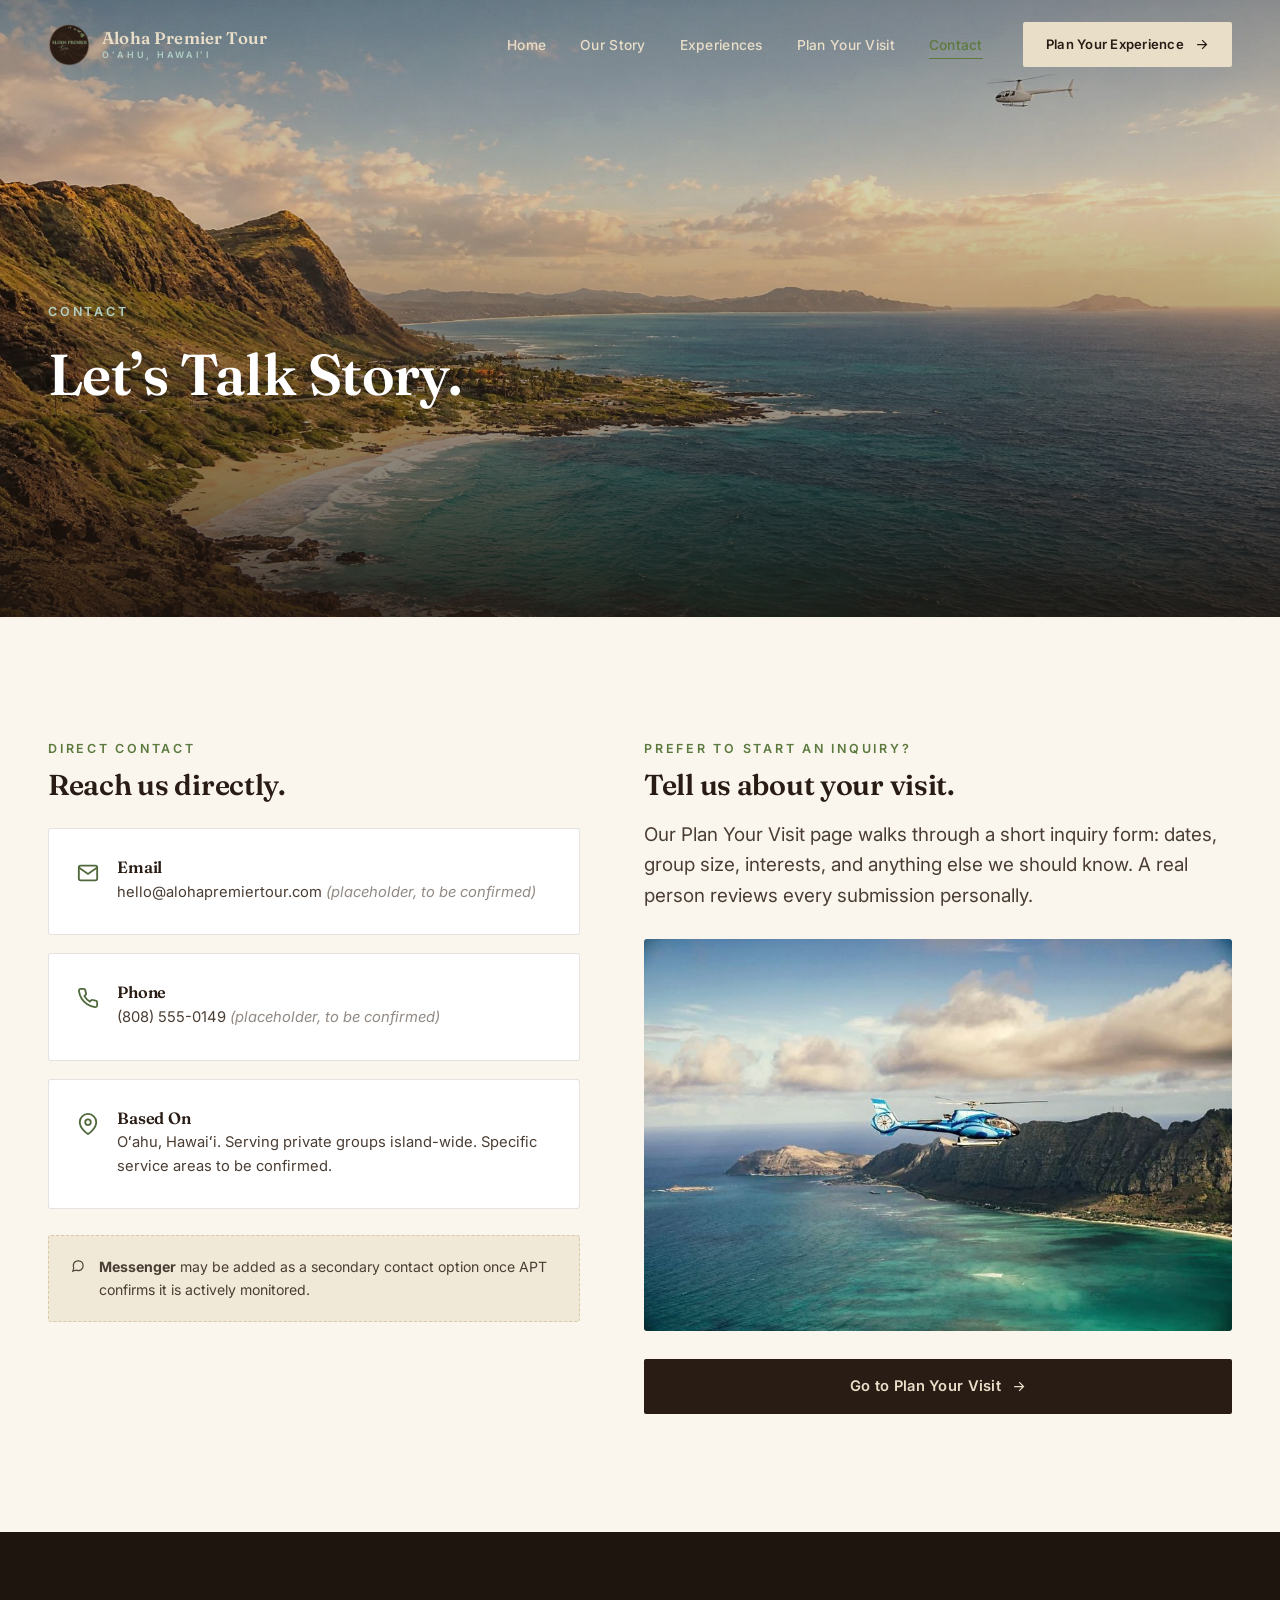
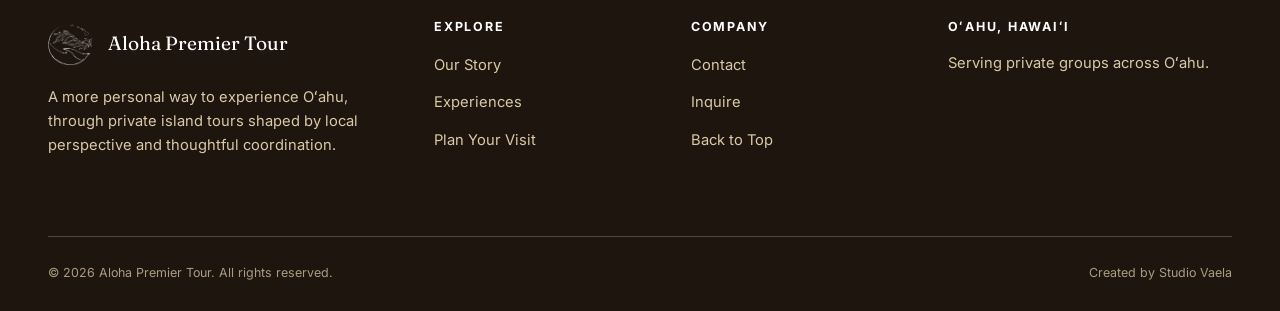
==== contact.html @ 642cfa91 "Initial site build: Aloha Premier Tour editorial concept site Five-page static site (Home, Our Story" ====
<!DOCTYPE html>
<html lang="en">
<head>
<meta charset="UTF-8">
<meta name="viewport" content="width=device-width, initial-scale=1.0">
<title>Contact | Aloha Premier Tour</title>
<meta name="description" content="Get in touch with Aloha Premier Tour about private Oʻahu island experiences.">
<link rel="icon" href="assets/img/logo/logo-primary.png">
<link rel="preconnect" href="https://fonts.googleapis.com">
<link rel="preconnect" href="https://fonts.gstatic.com" crossorigin>
<link href="https://fonts.googleapis.com/css2?family=Fraunces:ital,wght@0,400;0,500;0,600;1,500&family=Inter:wght@400;500;600;700&display=swap" rel="stylesheet">
<link rel="stylesheet" href="assets/css/style.css">
</head>
<body class="on-dark-hero">

<header class="site-header">
  <div class="container">
    <a href="index.html" class="brand">
      <img src="assets/img/logo/logo-primary.png" alt="Aloha Premier Tour">
      <span class="brand-word">Aloha Premier Tour<small>O&#699;AHU, HAWAI&#699;I</small></span>
    </a>
    <nav class="main-nav" id="main-nav">
      <ul>
        <li><a href="index.html" data-nav="index.html">Home</a></li>
        <li><a href="our-story.html" data-nav="our-story.html">Our Story</a></li>
        <li><a href="experiences.html" data-nav="experiences.html">Experiences</a></li>
        <li><a href="plan-your-visit.html" data-nav="plan-your-visit.html">Plan Your Visit</a></li>
        <li><a href="contact.html" data-nav="contact.html">Contact</a></li>
      </ul>
      <div class="nav-cta">
        <a href="plan-your-visit.html" class="btn btn-primary">
          Plan Your Experience
          <svg viewBox="0 0 24 24" fill="none" stroke="currentColor" stroke-width="2"><path d="M5 12h14M13 5l7 7-7 7"/></svg>
        </a>
      </div>
    </nav>
    <button class="menu-toggle" id="menu-toggle" aria-label="Toggle menu" aria-expanded="false">
      <span></span><span></span>
    </button>
  </div>
</header>

<section class="page-hero" style="min-height:48vh;">
  <div class="hero-media">
    <img src="assets/img/graded/aerial-makapuu-sunset.jpg" alt="Oʻahu coastline at dusk">
  </div>
  <div class="hero-content">
    <div class="container">
      <span class="eyebrow on-dark">Contact</span>
      <h1>Let&rsquo;s Talk Story.</h1>
    </div>
  </div>
</section>

<section class="bg-offwhite">
  <div class="container">
    <div class="contact-grid">
      <div class="reveal">
        <span class="eyebrow">Direct Contact</span>
        <h2 style="font-size:1.8rem;margin-top:.3em;margin-bottom:28px;">Reach us directly.</h2>

        <div class="contact-card">
          <svg viewBox="0 0 24 24" fill="none" stroke="currentColor" stroke-width="2"><path d="M4 4h16v16H4z" opacity="0"/><path d="M22 6l-10 7L2 6"/><rect x="2" y="4" width="20" height="16" rx="2"/></svg>
          <div>
            <h4>Email</h4>
            <p>hello@alohapremiertour.com <em style="opacity:.6;">(placeholder, to be confirmed)</em></p>
          </div>
        </div>

        <div class="contact-card">
          <svg viewBox="0 0 24 24" fill="none" stroke="currentColor" stroke-width="2"><path d="M22 16.92v3a2 2 0 0 1-2.18 2 19.79 19.79 0 0 1-8.63-3.07 19.5 19.5 0 0 1-6-6 19.79 19.79 0 0 1-3.07-8.67A2 2 0 0 1 4.11 2h3a2 2 0 0 1 2 1.72c.127.96.361 1.903.7 2.81a2 2 0 0 1-.45 2.11L8.09 9.91a16 16 0 0 0 6 6l1.27-1.27a2 2 0 0 1 2.11-.45c.907.339 1.85.573 2.81.7A2 2 0 0 1 22 16.92z"/></svg>
          <div>
            <h4>Phone</h4>
            <p>(808) 555-0149 <em style="opacity:.6;">(placeholder, to be confirmed)</em></p>
          </div>
        </div>

        <div class="contact-card">
          <svg viewBox="0 0 24 24" fill="none" stroke="currentColor" stroke-width="2"><path d="M21 10c0 7-9 13-9 13s-9-6-9-13a9 9 0 0 1 18 0z"/><circle cx="12" cy="10" r="3"/></svg>
          <div>
            <h4>Based On</h4>
            <p>O&#699;ahu, Hawai&#699;i. Serving private groups island-wide. Specific service areas to be confirmed.</p>
          </div>
        </div>

        <div class="messenger-note" style="margin-top:26px;">
          <svg viewBox="0 0 24 24" width="20" height="20" fill="none" stroke="currentColor" stroke-width="2"><path d="M21 11.5a8.38 8.38 0 0 1-.9 3.8 8.5 8.5 0 0 1-7.6 4.7 8.38 8.38 0 0 1-3.8-.9L3 21l1.9-5.7a8.38 8.38 0 0 1-.9-3.8 8.5 8.5 0 0 1 4.7-7.6 8.38 8.38 0 0 1 3.8-.9h.5a8.48 8.48 0 0 1 8 8v.5z"/></svg>
          <span><strong>Messenger</strong> may be added as a secondary contact option once APT confirms it is actively monitored.</span>
        </div>
      </div>

      <div class="reveal">
        <span class="eyebrow">Prefer to Start an Inquiry?</span>
        <h2 style="font-size:1.8rem;margin-top:.3em;margin-bottom:20px;">Tell us about your visit.</h2>
        <p class="lede" style="margin-bottom:28px;">Our Plan Your Visit page walks through a short inquiry form: dates, group size, interests, and anything else we should know. A real person reviews every submission personally.</p>
        <div class="intro-media" style="margin-bottom:28px;">
          <img src="assets/img/cards/aerial-waimanalo.jpg" alt="Oʻahu coastline from above">
        </div>
        <a href="plan-your-visit.html" class="btn btn-dark btn-block">
          Go to Plan Your Visit
          <svg viewBox="0 0 24 24" fill="none" stroke="currentColor" stroke-width="2"><path d="M5 12h14M13 5l7 7-7 7"/></svg>
        </a>
      </div>
    </div>
  </div>
</section>

<footer class="site-footer">
  <div class="container">
    <div class="footer-grid">
      <div>
        <a href="index.html" class="footer-brand">
          <img src="assets/img/logo/logo-submark-white.png" alt="">
          <span>Aloha Premier Tour</span>
        </a>
        <p>A more personal way to experience O&#699;ahu, through private island tours shaped by local perspective and thoughtful coordination.</p>
      </div>
      <div>
        <h4>Explore</h4>
        <ul>
          <li><a href="our-story.html">Our Story</a></li>
          <li><a href="experiences.html">Experiences</a></li>
          <li><a href="plan-your-visit.html">Plan Your Visit</a></li>
        </ul>
      </div>
      <div>
        <h4>Company</h4>
        <ul>
          <li><a href="contact.html">Contact</a></li>
          <li><a href="plan-your-visit.html">Inquire</a></li>
          <li><a href="#top">Back to Top</a></li>
        </ul>
      </div>
      <div>
        <h4>O&#699;ahu, Hawai&#699;i</h4>
        <p>Serving private groups across O&#699;ahu.</p>
      </div>
    </div>
    <div class="footer-bottom">
      <span>&copy; 2026 Aloha Premier Tour. All rights reserved.</span>
      <span>Created by Studio Vaela</span>
    </div>
  </div>
</footer>

<script src="assets/js/main.js"></script>
</body>
</html>
---- assets/css/style.css ----
/* ============================================================
   Aloha Premier Tour — Editorial concept site
   Palette sampled from brand mark: cocoa #291C15, olive/tidal green #5C7A3D
   ============================================================ */

:root{
  --cocoa-900:#1f150f;
  --cocoa-800:#291c15;
  --cocoa-700:#3c2a1f;
  --cocoa-600:#55402f;
  --green-700:#3c4f30;
  --green-600:#50693c;
  --green-500:#5c7a3d;
  --green-400:#7c9460;
  --seaglass-500:#8fb3a6;
  --seaglass-400:#b3cec4;
  --sand-300:#d9c9a7;
  --sand-200:#e9dec8;
  --sand-100:#f1e9d8;
  --offwhite:#faf6ee;
  --ink:#231a14;
  --ink-soft:#4a3d33;
  --line:rgba(35,26,20,0.12);
  --line-light:rgba(255,255,255,0.22);

  --font-display:"Fraunces", "Iowan Old Style", Georgia, serif;
  --font-body:"Inter", -apple-system, BlinkMacSystemFont, "Segoe UI", sans-serif;

  --container:1240px;
  --radius:4px;
  --ease:cubic-bezier(.22,.61,.36,1);
}

*,*::before,*::after{box-sizing:border-box;}
html{scroll-behavior:smooth;}
body{
  margin:0;
  background:var(--offwhite);
  color:var(--ink);
  font-family:var(--font-body);
  font-size:16px;
  line-height:1.6;
  -webkit-font-smoothing:antialiased;
  overflow-x:hidden;
}
img{max-width:100%;display:block;}
a{color:inherit;text-decoration:none;}
ul{margin:0;padding:0;list-style:none;}
h1,h2,h3,h4{
  font-family:var(--font-display);
  font-weight:600;
  line-height:1.08;
  margin:0 0 .5em;
  color:var(--cocoa-800);
  letter-spacing:-0.01em;
}
p{margin:0 0 1em;}
.container{
  width:100%;
  max-width:var(--container);
  margin:0 auto;
  padding:0 28px;
}

/* ---------- utility type ---------- */
.eyebrow{
  font-family:var(--font-body);
  font-size:12.5px;
  font-weight:600;
  letter-spacing:.22em;
  text-transform:uppercase;
  color:var(--green-500);
}
.eyebrow.on-dark{color:var(--seaglass-400);}
.lede{
  font-size:1.18rem;
  color:var(--ink-soft);
  max-width:46em;
}
.section-head{
  max-width:640px;
  margin:0 0 56px;
}
.section-head.center{margin-left:auto;margin-right:auto;text-align:center;}

/* ---------- buttons ---------- */
.btn{
  display:inline-flex;
  align-items:center;
  gap:10px;
  font-family:var(--font-body);
  font-weight:600;
  font-size:.92rem;
  letter-spacing:.02em;
  padding:15px 30px;
  border-radius:2px;
  border:1px solid transparent;
  cursor:pointer;
  transition:transform .4s var(--ease), background .3s var(--ease), color .3s var(--ease), border-color .3s var(--ease);
  white-space:nowrap;
}
.btn svg{width:15px;height:15px;transition:transform .35s var(--ease);}
.btn:hover svg{transform:translateX(4px);}
.btn-primary{
  background:var(--sand-200);
  color:var(--cocoa-800);
}
.btn-primary:hover{background:#fff;}
.btn-line{
  background:transparent;
  border-color:var(--line-light);
  color:inherit;
}
.btn-line:hover{border-color:currentColor;}
.btn-dark{
  background:var(--cocoa-800);
  color:var(--sand-200);
}
.btn-dark:hover{background:var(--green-700);}
.btn-block{width:100%;justify-content:center;}

/* ============================================================
   Header
   ============================================================ */
.site-header{
  position:fixed;
  top:0;left:0;right:0;
  z-index:100;
  padding:22px 0;
  transition:background .5s var(--ease), padding .4s var(--ease), box-shadow .4s var(--ease);
}
.site-header .container{
  display:flex;
  align-items:center;
  justify-content:space-between;
}
.site-header.is-scrolled{
  background:rgba(250,246,238,0.92);
  backdrop-filter:blur(10px);
  padding:14px 0;
  box-shadow:0 1px 0 var(--line);
}
.brand{
  display:flex;
  align-items:center;
  gap:12px;
  z-index:2;
}
.brand img{height:42px;width:42px;transition:height .4s var(--ease), width .4s var(--ease);}
.site-header.is-scrolled .brand img{height:36px;width:36px;}
.brand-word{
  font-family:var(--font-display);
  font-size:1.05rem;
  font-weight:600;
  letter-spacing:.01em;
  color:var(--sand-200);
  transition:color .4s var(--ease);
  line-height:1.1;
}
.brand-word small{
  display:block;
  font-family:var(--font-body);
  font-size:.56rem;
  letter-spacing:.3em;
  font-weight:600;
  color:var(--seaglass-400);
  margin-top:2px;
}
.site-header.is-scrolled .brand-word{color:var(--cocoa-800);}
.site-header.is-scrolled .brand-word small{color:var(--green-600);}
body:not(.on-dark-hero) .brand-word{color:var(--cocoa-800);}
body:not(.on-dark-hero) .brand-word small{color:var(--green-600);}

.main-nav{display:flex;align-items:center;gap:40px;}
.main-nav ul{display:flex;gap:34px;}
.main-nav ul a{
  font-size:.86rem;
  font-weight:500;
  letter-spacing:.02em;
  color:var(--sand-200);
  position:relative;
  padding:4px 0;
  transition:color .4s var(--ease);
}
body:not(.on-dark-hero) .main-nav ul a{color:var(--ink-soft);}
.site-header.is-scrolled .main-nav ul a{color:var(--ink-soft);}
.main-nav ul a::after{
  content:"";
  position:absolute;left:0;right:100%;bottom:-2px;
  height:1px;background:currentColor;
  transition:right .35s var(--ease);
}
.main-nav ul a:hover::after,
.main-nav ul a.active::after{right:0;}
.main-nav ul a.active{color:var(--green-500);}

.nav-cta{display:flex;align-items:center;gap:22px;}
.nav-cta .btn{
  padding:11px 22px;
  font-size:.82rem;
}
body:not(.on-dark-hero) .btn-line{color:var(--ink);border-color:var(--line);}
.site-header.is-scrolled .btn-line{color:var(--ink);border-color:var(--line);}

.menu-toggle{
  display:none;
  width:40px;height:40px;
  border:none;background:none;
  cursor:pointer;
  flex-direction:column;
  align-items:flex-end;
  justify-content:center;
  gap:6px;
  z-index:2;
}
.menu-toggle span{
  display:block;width:26px;height:2px;
  background:var(--sand-200);
  transition:all .35s var(--ease);
}
body:not(.on-dark-hero) .menu-toggle span,
.site-header.is-scrolled .menu-toggle span{background:var(--ink);}
.menu-toggle span:nth-child(2){width:18px;}

/* mobile nav */
@media (max-width:900px){
  .main-nav{
    position:fixed;inset:0;
    background:var(--cocoa-800);
    flex-direction:column;
    justify-content:center;
    align-items:flex-start;
    padding:0 40px;
    transform:translateX(100%);
    transition:transform .5s var(--ease);
  }
  .main-nav.is-open{transform:translateX(0);}
  .main-nav ul{flex-direction:column;gap:26px;}
  .main-nav ul a{font-size:1.5rem;color:var(--sand-200) !important;}
  .main-nav .nav-cta{margin-top:30px;}
  .menu-toggle{display:flex;}
  body.nav-open{overflow:hidden;}
}

/* ============================================================
   Hero
   ============================================================ */
.hero{
  position:relative;
  min-height:100svh;
  display:flex;
  align-items:flex-end;
  color:var(--sand-200);
  overflow:hidden;
}
.hero-media{
  position:absolute;inset:0;
  z-index:0;
}
.hero-media img{
  width:100%;height:100%;object-fit:cover;
  transform:scale(1.08);
  animation:heroZoom 18s ease-out forwards;
}
@keyframes heroZoom{to{transform:scale(1);}}
.hero-media::after{
  content:"";
  position:absolute;inset:0;
  background:
    linear-gradient(180deg, rgba(31,21,15,.35) 0%, rgba(31,21,15,.18) 32%, rgba(31,21,15,.55) 78%, rgba(31,21,15,.86) 100%);
}
.hero-content{
  position:relative;z-index:1;
  width:100%;
  padding:200px 0 88px;
}
.hero-content .eyebrow{margin-bottom:22px;display:inline-block;}
.hero h1{
  color:#fff;
  font-size:clamp(2.6rem, 6vw, 5rem);
  max-width:14em;
  margin-bottom:.4em;
}
.hero-body{
  display:flex;
  justify-content:space-between;
  align-items:flex-end;
  gap:40px;
  flex-wrap:wrap;
}
.hero-body p{
  max-width:34em;
  font-size:1.12rem;
  color:var(--sand-100);
  margin-bottom:28px;
}
.hero-scroll{
  position:absolute;bottom:34px;left:50%;
  transform:translateX(-50%);
  display:flex;flex-direction:column;align-items:center;gap:10px;
  color:var(--sand-200);
  font-size:.68rem;letter-spacing:.3em;text-transform:uppercase;
  opacity:.8;
  z-index:1;
}
.hero-scroll .line{width:1px;height:40px;background:currentColor;opacity:.5;animation:scrollLine 2.4s ease-in-out infinite;}
@keyframes scrollLine{0%,100%{transform:scaleY(1);opacity:.5;}50%{transform:scaleY(.4);opacity:1;}}

/* page (non-home) hero — shorter */
.page-hero{
  position:relative;
  min-height:62vh;
  display:flex;align-items:flex-end;
  color:var(--sand-200);
  overflow:hidden;
}
.page-hero .hero-content{padding:180px 0 64px;}
.page-hero h1{font-size:clamp(2.2rem,4.8vw,3.6rem);max-width:16em;color:#fff;}

/* ============================================================
   Sections / shared blocks
   ============================================================ */
section{padding:118px 0;position:relative;}
section.tight{padding:88px 0;}
.bg-offwhite{background:var(--offwhite);}
.bg-sand{background:var(--sand-100);}
.bg-cocoa{background:var(--cocoa-800);color:var(--sand-200);}
.bg-cocoa h2,.bg-cocoa h3,.bg-cocoa h4{color:#fff;}
.bg-cocoa .lede{color:var(--sand-100);}

.reveal{
  opacity:0;
  transform:translateY(26px);
  transition:opacity .9s var(--ease), transform .9s var(--ease);
}
.reveal.is-visible{opacity:1;transform:translateY(0);}

/* ---------- Introduction (home) ---------- */
.intro-grid{
  display:grid;
  grid-template-columns:1.1fr .9fr;
  gap:72px;
  align-items:center;
}
.intro-media{position:relative;}
.intro-media img{border-radius:3px;}
.intro-media .frame-tag{
  position:absolute;bottom:-26px;left:-26px;
  background:var(--cocoa-800);
  color:var(--sand-200);
  padding:18px 24px;
  font-size:.78rem;
  letter-spacing:.06em;
  max-width:220px;
  border-left:3px solid var(--green-500);
}

/* ---------- experience preview cards ---------- */
.concept-banner{
  display:flex;
  align-items:center;
  gap:14px;
  border:1px solid var(--line);
  background:var(--sand-100);
  color:var(--ink-soft);
  padding:16px 22px;
  font-size:.84rem;
  border-radius:2px;
  margin-bottom:48px;
}
.concept-banner svg{flex:none;width:18px;height:18px;color:var(--green-600);}
.bg-cocoa .concept-banner{background:rgba(255,255,255,.06);border-color:var(--line-light);color:var(--sand-100);}

.exp-grid{
  display:grid;
  grid-template-columns:repeat(2,1fr);
  gap:34px;
}
.exp-card{
  position:relative;
  border-radius:3px;
  overflow:hidden;
  background:var(--cocoa-800);
  aspect-ratio:4/5;
  isolation:isolate;
}
.exp-card img{
  position:absolute;inset:0;width:100%;height:100%;object-fit:cover;
  transition:transform .9s var(--ease), filter .5s var(--ease);
  z-index:-1;
}
.exp-card:hover img{transform:scale(1.07);}
.exp-card::before{
  content:"";
  position:absolute;inset:0;
  background:linear-gradient(180deg, rgba(31,21,15,.12) 0%, rgba(31,21,15,.2) 38%, rgba(31,21,15,.92) 100%);
}
.exp-card-content{
  position:relative;z-index:1;
  height:100%;
  display:flex;flex-direction:column;justify-content:flex-end;
  padding:28px;
  color:#fff;
}
.concept-pill{
  align-self:flex-start;
  display:inline-flex;align-items:center;gap:6px;
  font-size:.64rem;letter-spacing:.16em;font-weight:700;text-transform:uppercase;
  background:rgba(250,246,238,.94);
  color:var(--cocoa-800);
  padding:6px 11px;
  border-radius:20px;
  margin-bottom:auto;
}
.concept-pill::before{
  content:"";width:6px;height:6px;border-radius:50%;background:var(--green-500);
}
.exp-card-content h3{color:#fff;font-size:1.5rem;margin-bottom:.3em;}
.exp-card-content p{color:var(--sand-100);font-size:.92rem;margin-bottom:0;max-width:30em;}

/* ---------- Why APT ---------- */
.why-grid{
  display:grid;
  grid-template-columns:repeat(3,1fr);
  gap:48px;
}
.why-item{border-top:1px solid var(--line);padding-top:26px;}
.bg-cocoa .why-item{border-color:var(--line-light);}
.why-item .num{
  font-family:var(--font-display);
  font-size:.95rem;color:var(--green-500);
  letter-spacing:.08em;
  margin-bottom:18px;
  display:block;
}
.bg-cocoa .why-item .num{color:var(--seaglass-400);}
.why-item h3{font-size:1.35rem;}

/* ---------- about preview / story split ---------- */
.split{
  display:grid;
  grid-template-columns:.95fr 1.05fr;
  gap:0;
  align-items:stretch;
}
.split-media{position:relative;min-height:420px;}
.split-media img{position:absolute;inset:0;width:100%;height:100%;object-fit:cover;}
.split-copy{
  display:flex;flex-direction:column;justify-content:center;
  padding:80px;
}
.split-copy .lede{margin-bottom:28px;}
.split.reverse{grid-template-columns:1.05fr .95fr;}
.split.reverse .split-media{order:2;}

/* ---------- final CTA band ---------- */
.cta-band{
  position:relative;
  padding:140px 0;
  text-align:center;
  color:#fff;
  overflow:hidden;
}
.cta-band .bg-img{position:absolute;inset:0;z-index:0;}
.cta-band .bg-img img{width:100%;height:100%;object-fit:cover;}
.cta-band .bg-img::after{
  content:"";position:absolute;inset:0;
  background:linear-gradient(180deg, rgba(31,21,15,.78), rgba(31,21,15,.82));
}
.cta-band .inner{position:relative;z-index:1;max-width:680px;margin:0 auto;}
.cta-band h2{color:#fff;font-size:clamp(2rem,4vw,3rem);}
.cta-band .actions{display:flex;justify-content:center;gap:16px;margin-top:34px;flex-wrap:wrap;}

/* ---------- submark watermark decoration ---------- */
.submark-wm{
  position:absolute;
  width:420px;height:420px;
  opacity:.06;
  pointer-events:none;
  z-index:0;
}
.bg-offwhite .submark-wm,
.bg-sand .submark-wm{filter:invert(1);opacity:.045;}

/* ============================================================
   Footer
   ============================================================ */
.site-footer{
  background:var(--cocoa-900);
  color:var(--sand-300);
  padding:88px 0 28px;
  position:relative;
  overflow:hidden;
}
.footer-grid{
  display:grid;
  grid-template-columns:1.3fr .8fr .8fr 1.1fr;
  gap:50px;
  padding-bottom:64px;
  border-bottom:1px solid var(--line-light);
}
.footer-brand{display:flex;align-items:center;gap:14px;margin-bottom:20px;}
.footer-brand img{height:46px;width:46px;}
.footer-brand span{font-family:var(--font-display);font-size:1.2rem;color:#fff;}
.site-footer p{color:var(--sand-300);font-size:.92rem;max-width:30em;}
.site-footer h4{
  color:#fff;font-family:var(--font-body);font-size:.78rem;
  letter-spacing:.14em;text-transform:uppercase;font-weight:700;
  margin-bottom:18px;
}
.site-footer ul li{margin-bottom:12px;}
.site-footer ul a{font-size:.92rem;color:var(--sand-300);transition:color .3s;}
.site-footer ul a:hover{color:var(--seaglass-400);}
.footer-bottom{
  display:flex;justify-content:space-between;align-items:center;
  padding-top:26px;flex-wrap:wrap;gap:12px;
  font-size:.78rem;color:var(--sand-300);opacity:.75;
}
.footer-disclaimer{
  font-size:.76rem;
  color:var(--sand-300);
  opacity:.65;
  max-width:980px;
  margin-top:18px;
  line-height:1.6;
}

/* ============================================================
   Inquiry form
   ============================================================ */
.form-wrap{
  background:#fff;
  border:1px solid var(--line);
  border-radius:4px;
  padding:48px;
}
.form-grid{
  display:grid;
  grid-template-columns:1fr 1fr;
  gap:22px 24px;
}
.field{display:flex;flex-direction:column;gap:8px;}
.field.full{grid-column:1 / -1;}
.field label{
  font-size:.78rem;font-weight:600;letter-spacing:.04em;
  color:var(--ink-soft);text-transform:uppercase;
}
.field .req{color:var(--green-600);}
.field input,
.field select,
.field textarea{
  font-family:var(--font-body);
  font-size:.96rem;
  padding:13px 14px;
  border:1px solid var(--line);
  border-radius:2px;
  background:var(--offwhite);
  color:var(--ink);
  transition:border-color .3s, background .3s;
}
.field input:focus,
.field select:focus,
.field textarea:focus{
  outline:none;
  border-color:var(--green-500);
  background:#fff;
}
.field textarea{resize:vertical;min-height:110px;}
.interest-tags{display:flex;flex-wrap:wrap;gap:10px;}
.tag-check{position:relative;}
.tag-check input{position:absolute;opacity:0;width:100%;height:100%;cursor:pointer;margin:0;}
.tag-check span{
  display:inline-block;padding:9px 16px;
  border:1px solid var(--line);
  border-radius:20px;
  font-size:.84rem;color:var(--ink-soft);
  transition:all .25s var(--ease);
}
.tag-check input:checked + span{
  background:var(--green-600);
  border-color:var(--green-600);
  color:#fff;
}
.form-foot{
  display:flex;align-items:center;justify-content:space-between;
  margin-top:30px;gap:20px;flex-wrap:wrap;
}
.form-note{font-size:.82rem;color:var(--ink-soft);max-width:28em;}

.form-success{
  display:none;
  text-align:center;
  padding:64px 32px;
  border:1px solid var(--line);
  border-radius:4px;
  background:var(--sand-100);
}
.form-success.is-visible{display:block;}
.form-success .mark{
  width:52px;height:52px;margin:0 auto 22px;
  border-radius:50%;
  background:var(--green-600);
  display:flex;align-items:center;justify-content:center;
}
.form-success .mark svg{width:24px;height:24px;color:#fff;}
#inquiry-form.is-hidden{display:none;}

.expect-list{display:flex;flex-direction:column;gap:22px;}
.expect-item{display:flex;gap:16px;align-items:flex-start;}
.expect-item .dot{
  flex:none;width:30px;height:30px;border-radius:50%;
  background:var(--sand-200);color:var(--cocoa-800);
  display:flex;align-items:center;justify-content:center;
  font-family:var(--font-display);font-size:.85rem;font-weight:600;
}
.expect-item p{margin:0;color:var(--ink-soft);font-size:.94rem;}
.expect-item strong{display:block;color:var(--cocoa-800);font-family:var(--font-body);margin-bottom:2px;}

/* ---------- contact page ---------- */
.contact-grid{
  display:grid;
  grid-template-columns:.95fr 1.05fr;
  gap:64px;
}
.contact-card{
  border:1px solid var(--line);
  padding:30px 28px;
  border-radius:3px;
  display:flex;gap:18px;align-items:flex-start;
  margin-bottom:18px;
  background:#fff;
}
.contact-card svg{flex:none;width:22px;height:22px;color:var(--green-600);margin-top:3px;}
.contact-card h4{margin-bottom:4px;font-size:1.02rem;}
.contact-card p{margin:0;color:var(--ink-soft);font-size:.92rem;}
.messenger-note{
  display:flex;gap:14px;align-items:flex-start;
  background:var(--sand-100);
  border:1px dashed var(--sand-300);
  padding:20px 22px;
  border-radius:3px;
  font-size:.88rem;color:var(--ink-soft);
}

/* ---------- our-story timeline/people ---------- */
.story-stat-row{
  display:grid;
  grid-template-columns:repeat(3,1fr);
  gap:40px;
  padding:56px 0;
  border-top:1px solid var(--line);
  border-bottom:1px solid var(--line);
}
.story-stat h3{
  font-size:2.4rem;color:var(--green-600);margin-bottom:6px;
}
.story-stat p{color:var(--ink-soft);font-size:.9rem;margin:0;}

.quote-block{
  max-width:760px;
  margin:0 auto;
  text-align:center;
}
.quote-block q{
  font-family:var(--font-display);
  font-size:clamp(1.5rem,3vw,2.1rem);
  font-weight:500;
  color:var(--cocoa-800);
  display:block;
  margin-bottom:22px;
  line-height:1.35;
}
.quote-block cite{font-size:.86rem;color:var(--ink-soft);font-style:normal;}

/* ---------- experiences page: confirmed vs proposed ---------- */
.confirmed-card{
  display:grid;
  grid-template-columns:.9fr 1.1fr;
  gap:48px;
  align-items:center;
  border:1px solid var(--line);
  border-radius:4px;
  overflow:hidden;
  background:#fff;
}
.confirmed-card .img-wrap{height:100%;min-height:340px;position:relative;}
.confirmed-card .img-wrap img{position:absolute;inset:0;width:100%;height:100%;object-fit:cover;}
.confirmed-card .copy{padding:48px 48px 48px 0;}
.badge-confirmed{
  display:inline-flex;align-items:center;gap:6px;
  background:var(--green-600);color:#fff;
  font-size:.66rem;letter-spacing:.14em;text-transform:uppercase;font-weight:700;
  padding:6px 12px;border-radius:20px;margin-bottom:16px;
}

/* ============================================================
   Responsive
   ============================================================ */
@media (max-width:1080px){
  .intro-grid,.split,.confirmed-card{grid-template-columns:1fr;}
  .split-media{min-height:320px;}
  .split-copy{padding:56px 36px;}
  .confirmed-card .copy{padding:8px 40px 48px;}
  .footer-grid{grid-template-columns:1fr 1fr;}
  .exp-grid{grid-template-columns:1fr 1fr;}
}
@media (max-width:760px){
  section{padding:76px 0;}
  .hero-content{padding:150px 0 56px;}
  .page-hero .hero-content{padding:140px 0 48px;}
  .exp-grid{grid-template-columns:1fr;}
  .why-grid{grid-template-columns:1fr;gap:34px;}
  .form-grid{grid-template-columns:1fr;}
  .footer-grid{grid-template-columns:1fr;gap:38px;padding-bottom:40px;}
  .story-stat-row{grid-template-columns:1fr;gap:28px;text-align:left;padding:40px 0;}
  .contact-grid{grid-template-columns:1fr;gap:40px;}
  .intro-media .frame-tag{position:static;margin-top:16px;}
  .hero-body{flex-direction:column;align-items:flex-start;}
}
@media (max-width:480px){
  .container{padding:0 20px;}
  .form-wrap{padding:28px 20px;}
}
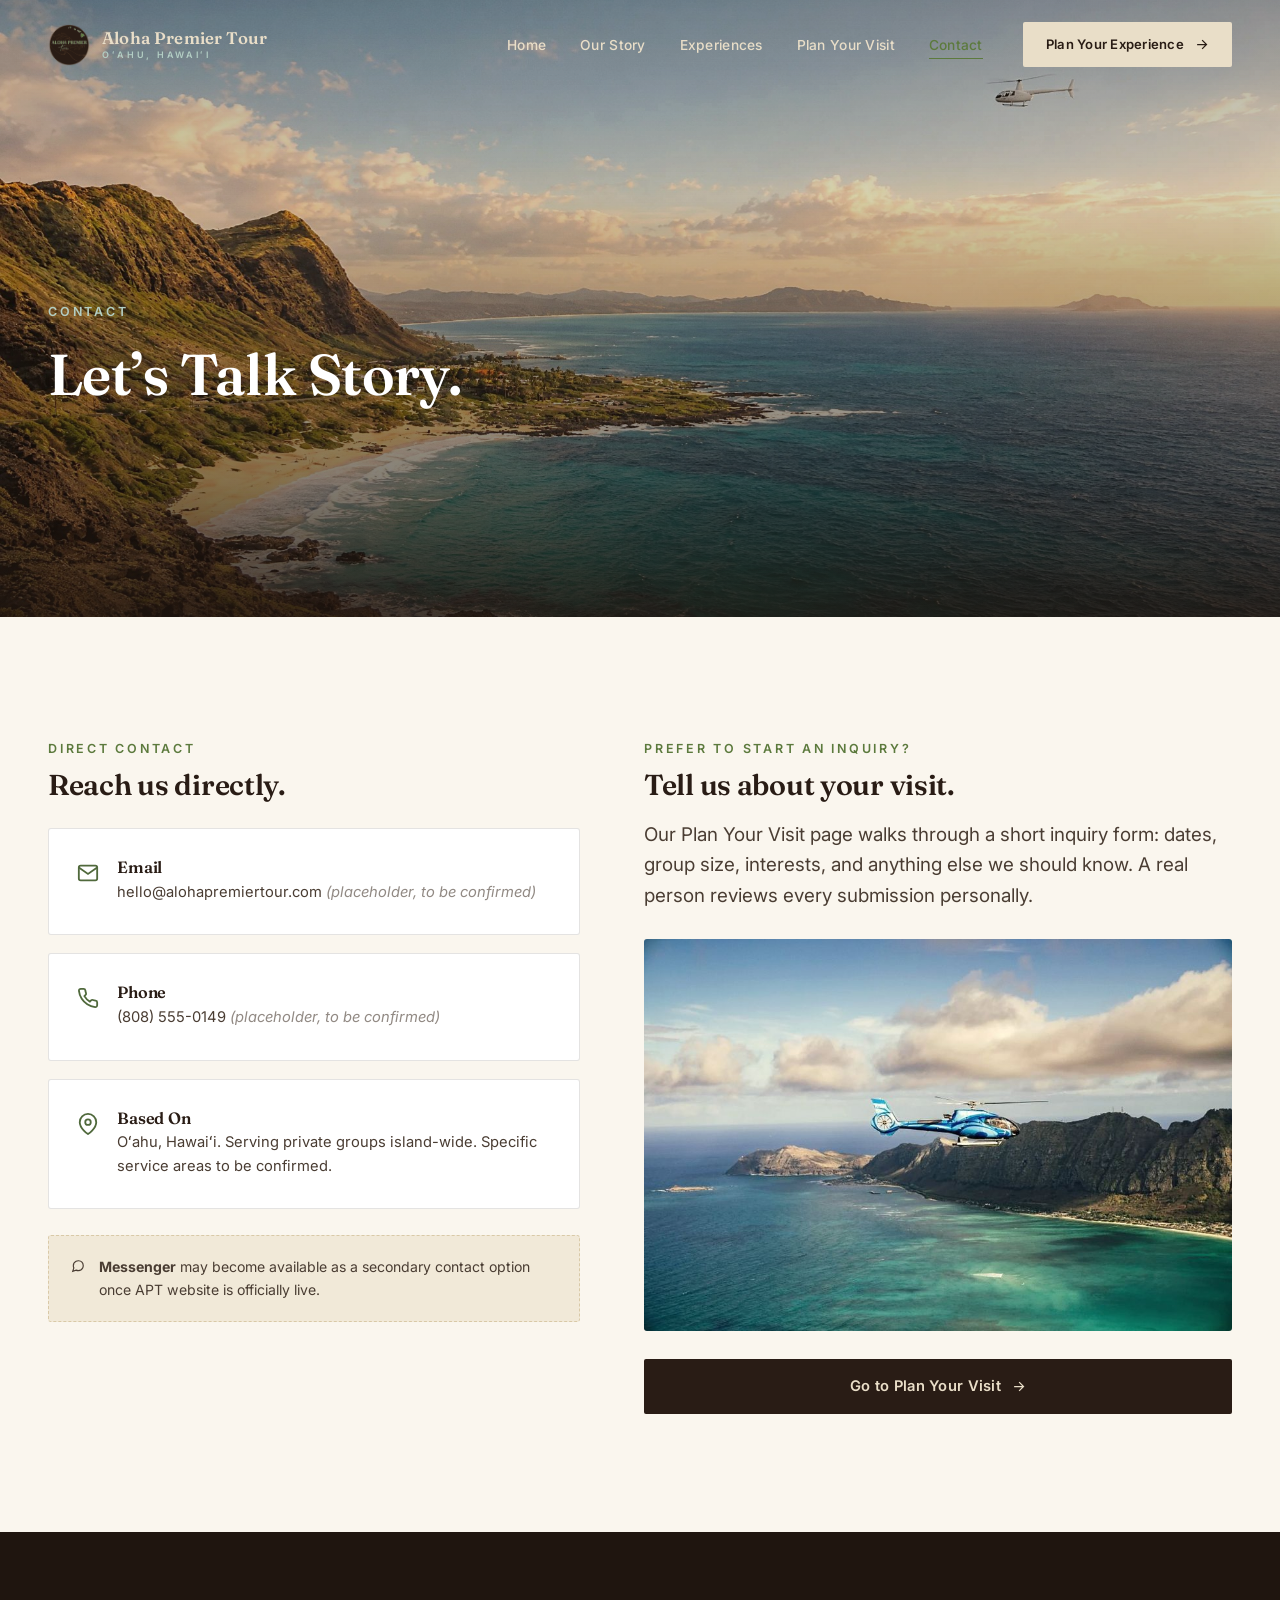
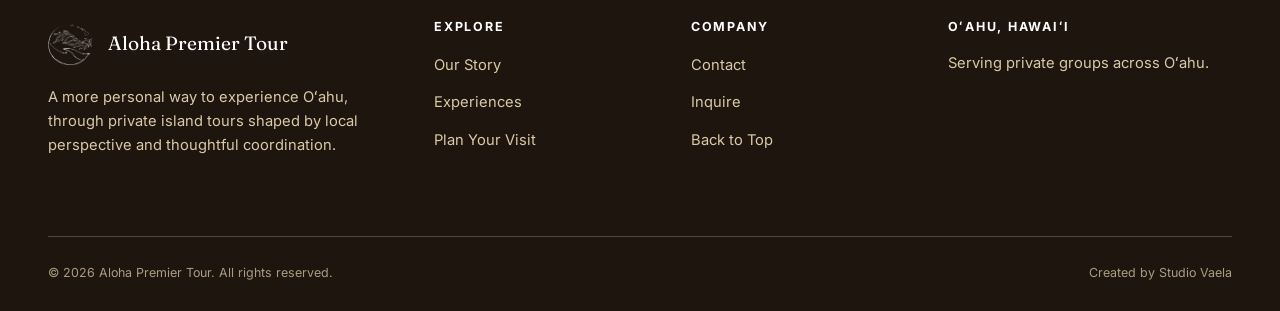
==== commit 983f2938: "Update Messenger contact note wording Messenger availability is now tied to the website going live r" ====
--- a/contact.html
+++ b/contact.html
@@ -85,7 +85,7 @@
 
         <div class="messenger-note" style="margin-top:26px;">
           <svg viewBox="0 0 24 24" width="20" height="20" fill="none" stroke="currentColor" stroke-width="2"><path d="M21 11.5a8.38 8.38 0 0 1-.9 3.8 8.5 8.5 0 0 1-7.6 4.7 8.38 8.38 0 0 1-3.8-.9L3 21l1.9-5.7a8.38 8.38 0 0 1-.9-3.8 8.5 8.5 0 0 1 4.7-7.6 8.38 8.38 0 0 1 3.8-.9h.5a8.48 8.48 0 0 1 8 8v.5z"/></svg>
-          <span><strong>Messenger</strong> may be added as a secondary contact option once APT confirms it is actively monitored.</span>
+          <span><strong>Messenger</strong> may become available as a secondary contact option once APT website is officially live.</span>
         </div>
       </div>
 
